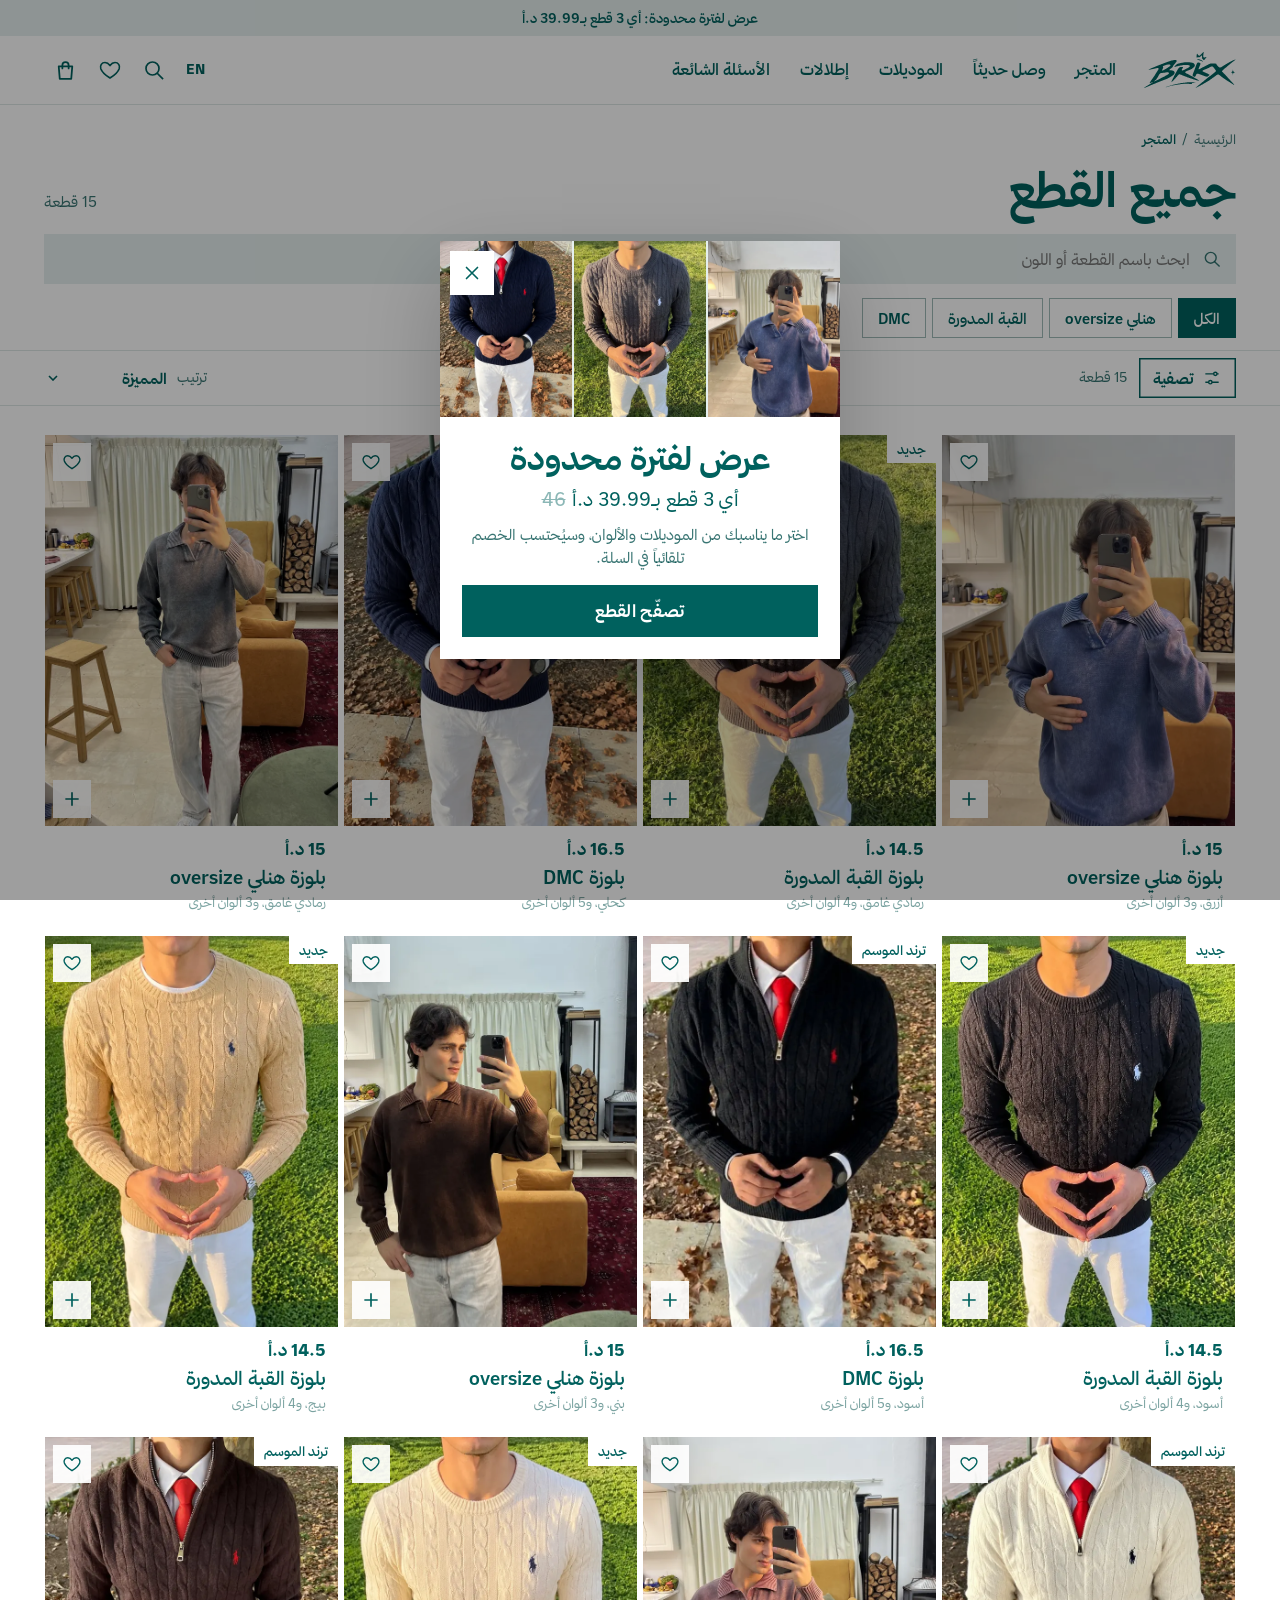
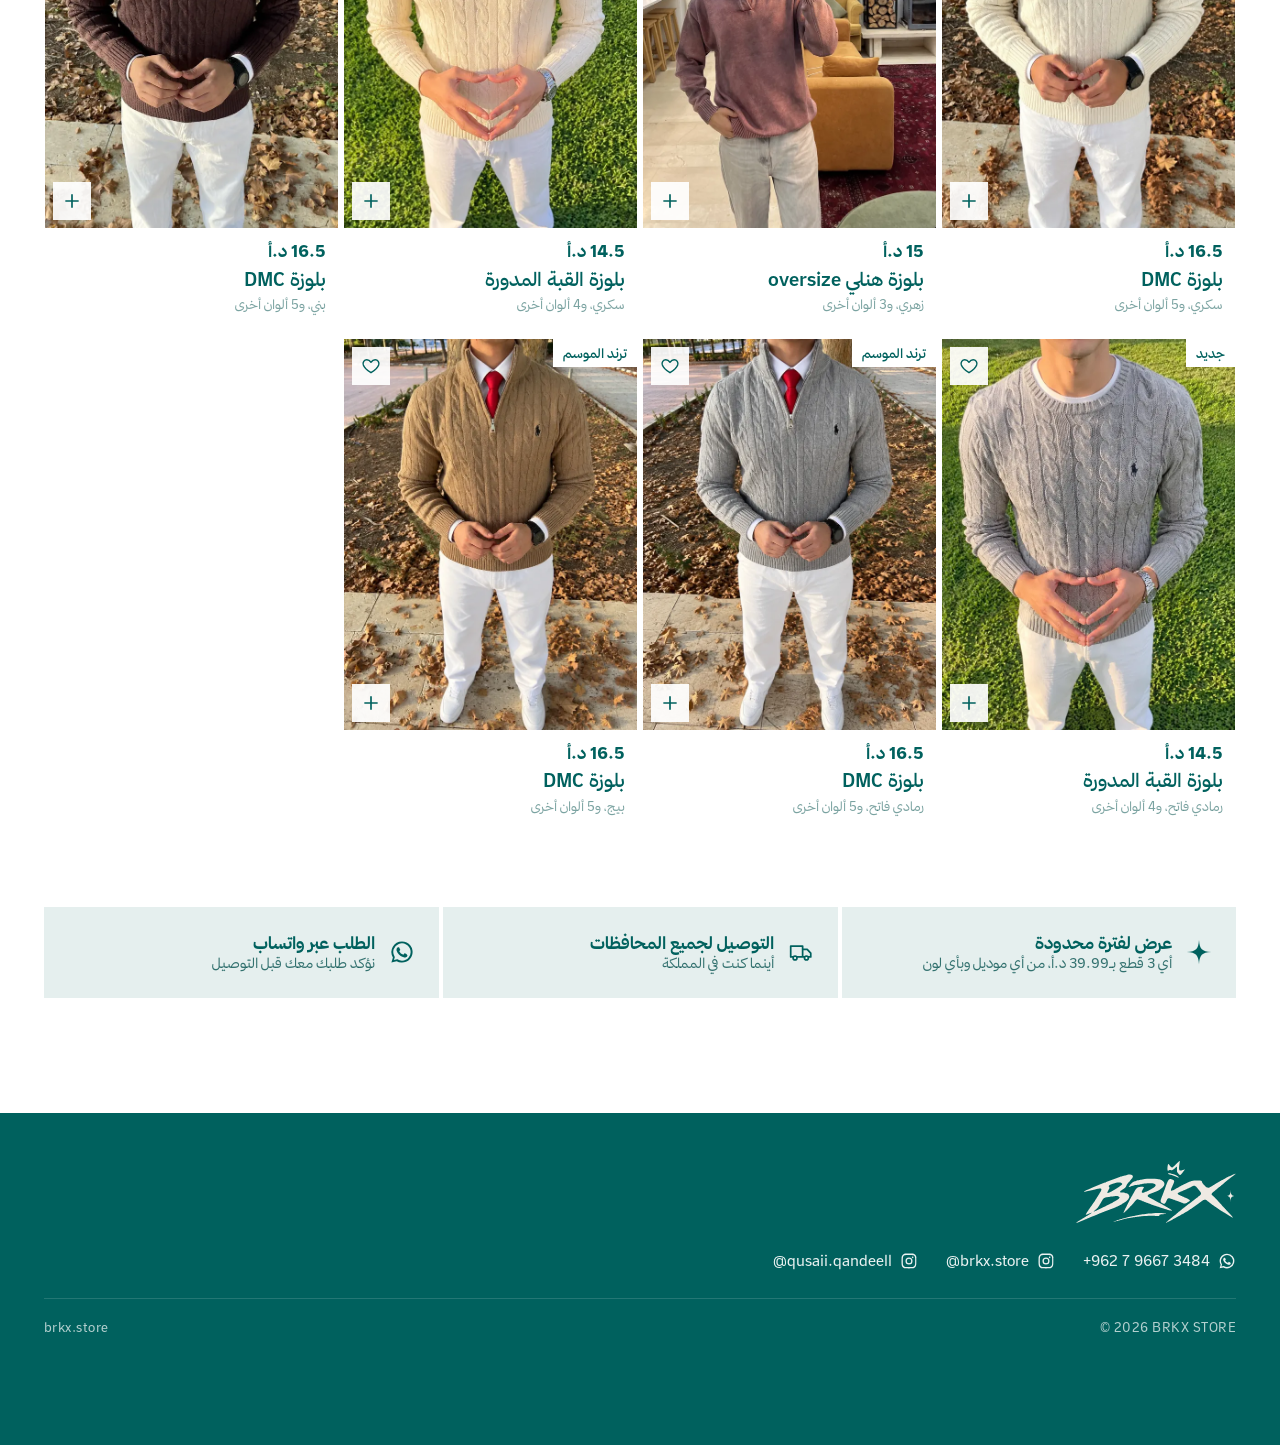
==== shop.html @ 309e02bd "Separate shop page, 4 picks on home" ====
<!doctype html>
<html lang="ar" dir="rtl">
<head>
<meta charset="utf-8">
<meta name="viewport" content="width=device-width, initial-scale=1, viewport-fit=cover">
<title>المتجر - BRKX STORE</title>
<meta name="description" content="BRKX STORE - متجر ملابس في الأردن. بلوزة هنلي oversize، بلوزة القبة المدورة، وبلوزة DMC. مقاسات من M إلى XXL. توصيل لجميع محافظات المملكة، والطلب عبر واتساب.">
<meta name="theme-color" content="#FFFFFF">
<meta property="og:type" content="website">
<meta property="og:title" content="BRKX STORE">
<meta property="og:description" content="BRKX STORE - knitwear in Jordan. Delivery across Jordan, order on WhatsApp.">
<meta property="og:image" content="assets/img/og.jpg">
<meta name="twitter:card" content="summary_large_image">
<meta property="og:site_name" content="BRKX STORE">
<link rel="icon" href="assets/img/favicon.svg" type="image/svg+xml">
<link rel="icon" href="favicon.png" type="image/png">
<link rel="apple-touch-icon" href="assets/img/apple-touch-icon.png">
<link rel="preload" href="assets/fonts/thmanyah-sans-regular.woff2" as="font" type="font/woff2" crossorigin>
<link rel="preload" href="assets/fonts/thmanyah-sans-bold.woff2" as="font" type="font/woff2" crossorigin>
<link rel="stylesheet" href="assets/css/style.css?v=20261117-2">
<script>
  (function () {
    try {
      if (localStorage.getItem('brkx-lang') === 'en') { document.documentElement.lang = 'en'; document.documentElement.dir = 'ltr'; }
    } catch (e) {}
  })();
</script>
</head>
<body>

<a class="skip" href="#shop"><span data-l="ar">انتقل إلى القطع</span><span data-l="en">Skip to the pieces</span></a>

<!-- top strip -->
<p class="strip">
  <span data-l="ar">عرض لفترة محدودة: أي 3 قطع بـ<bdi class="js-offer-price">40</bdi> د.أ</span>
  <span data-l="en">Limited-time offer: any 3 pieces for JOD <bdi class="js-offer-price">40</bdi></span>
</p>

<!-- header -->
<header class="top" id="top">
  <div class="top__in">
    <a class="top__logo" href="index.html" aria-label="BRKX"><img src="assets/img/brkx-logo-green.svg" alt="BRKX" width="1000" height="388"></a>
    <nav class="top__nav" aria-label="primary">
      <a href="shop.html"><span data-l="ar">المتجر</span><span data-l="en">Shop</span></a>
      <a href="shop.html?sort=new"><span data-l="ar">وصل حديثاً</span><span data-l="en">New</span></a>
      <a href="index.html#models"><span data-l="ar">الموديلات</span><span data-l="en">Styles</span></a>
      <a href="index.html#films"><span data-l="ar">إطلالات</span><span data-l="en">Videos</span></a>
      <a href="index.html#faq"><span data-l="ar">الأسئلة الشائعة</span><span data-l="en">FAQ</span></a>
    </nav>
    <div class="top__end">
      <button class="top__lang" id="lang" type="button" aria-label="Switch language"><span data-l="ar">EN</span><span data-l="en">عربي</span></button>
      <button class="top__icon" type="button" data-search aria-label="Search"><svg viewBox="0 0 24 24" aria-hidden="true"><circle cx="10.5" cy="10.5" r="6.5" fill="none" stroke="currentColor" stroke-width="1.7"/><path d="M15.5 15.5 20.5 20.5" stroke="currentColor" stroke-width="1.7" stroke-linecap="square"/></svg></button>
      <button class="top__icon" type="button" data-wishlist aria-label="Wishlist"><svg viewBox="0 0 24 24" aria-hidden="true"><path d="M12 20s-7.5-4.6-9.2-9.3C1.7 7.4 3.8 4.5 7 4.5c2 0 3.6 1.1 5 3 1.4-1.9 3-3 5-3 3.2 0 5.3 2.9 4.2 6.2C19.5 15.4 12 20 12 20Z" fill="none" stroke="currentColor" stroke-width="1.7" stroke-linejoin="round"/></svg><span class="top__count js-wish-count" hidden>0</span></button>
      <button class="top__bag" type="button" data-checkout aria-label="Bag">
        <svg viewBox="0 0 24 24" aria-hidden="true"><path d="M5.5 8h13l-1 12h-11l-1-12Z" fill="none" stroke="currentColor" stroke-width="1.7" stroke-linejoin="round"/><path d="M9 10V7a3 3 0 0 1 6 0v3" fill="none" stroke="currentColor" stroke-width="1.7" stroke-linecap="round"/></svg>
        <span class="top__count js-count" hidden>0</span>
      </button>
    </div>
  </div>
</header>

<main id="main">

  <!-- shop -->
  <section class="shop shop--page" id="shop">
    <div class="wrap">
      <nav class="crumbs crumbs--page" aria-label="breadcrumb"><a href="index.html"><span data-l="ar">الرئيسية</span><span data-l="en">Home</span></a><span>/</span><b><span data-l="ar">المتجر</span><span data-l="en">Shop</span></b></nav>
      <div class="head">
        <h1 class="head__title"><span data-l="ar">جميع القطـع</span><span data-l="en">ALL KNITWEAR</span></h1>
        <span class="head__count js-shop-count"></span>
      </div>
      <label class="searchbox">
        <svg viewBox="0 0 24 24" aria-hidden="true"><circle cx="10.5" cy="10.5" r="6.5" fill="none" stroke="currentColor" stroke-width="1.7"/><path d="M15.5 15.5 20.5 20.5" stroke="currentColor" stroke-width="1.7" stroke-linecap="square"/></svg>
        <input id="search" type="search" autocomplete="off" placeholder="ابحث باسم القطعة أو اللون" aria-label="Search">
      </label>
      <div class="tabs" id="tabs" role="tablist"></div>
    </div>
    <div class="toolbar">
      <div class="wrap toolbar__in">
        <button class="tbtn" id="filterBtn" type="button"><svg viewBox="0 0 24 24" aria-hidden="true"><path d="M4 7h10M18 7h2M4 17h4M12 17h8" stroke="currentColor" stroke-width="1.7"/><circle cx="16" cy="7" r="2" fill="none" stroke="currentColor" stroke-width="1.7"/><circle cx="10" cy="17" r="2" fill="none" stroke="currentColor" stroke-width="1.7"/></svg><span data-l="ar">تصفية</span><span data-l="en">Filter</span><span class="tbtn__n js-fcount" hidden>0</span></button>
        <span class="toolbar__count js-shop-count"></span>
        <label class="tsort"><span data-l="ar">ترتيب</span><span data-l="en">Sort</span>
          <select id="sort">
            <option value="featured">المميز</option>
            <option value="new">الجديد أولاً</option>
            <option value="low">السعر: من الأقل</option>
            <option value="high">السعر: من الأعلى</option>
          </select>
        </label>
      </div>
    </div>
    <div class="wrap"><div class="chips" id="chips" hidden></div></div>
    <div class="grid" id="grid"></div>
  </section>

  <!-- benefits -->
  <section class="perks" aria-label="Benefits">
    <div class="wrap perks__in">
      <div class="perk" id="offerBand"><svg aria-hidden="true"><use href="#spark"/></svg><p><b><span data-l="ar">عرض لفترة محدودة</span><span data-l="en">Limited-time offer</span></b><span><span data-l="ar">أي 3 قطع بـ<bdi class="js-offer-price">40</bdi> د.أ، من أي موديل وبأي لون</span><span data-l="en">Any 3 pieces for JOD <bdi class="js-offer-price">40</bdi>, any style or colour</span></span></p></div>
      <div class="perk"><svg aria-hidden="true"><use href="#truck"/></svg><p><b><span data-l="ar">التوصيل لجميع المحافظات</span><span data-l="en">Delivery across Jordan</span></b><span><span data-l="ar">أينما كنت في المملكة</span><span data-l="en">Wherever you are in Jordan</span></span></p></div>
      <div class="perk"><svg aria-hidden="true"><use href="#wa"/></svg><p><b><span data-l="ar">الطلب عبر واتساب</span><span data-l="en">Order on WhatsApp</span></b><span><span data-l="ar">نؤكد طلبك معك قبل التوصيل</span><span data-l="en">We confirm your order with you first</span></span></p></div>
    </div>
  </section>

</main>

<footer class="foot">
  <div class="wrap foot__in">
    <img class="foot__logo" src="assets/img/brkx-logo-light.svg" alt="BRKX" width="1000" height="388" loading="lazy">
    <div class="foot__links">
      <a class="js-wa" href="https://wa.me/962796673484" target="_blank" rel="noopener"><svg aria-hidden="true"><use href="#wa"/></svg><span dir="ltr">+962 7 9667 3484</span></a>
      <a href="https://instagram.com/brkx.store" target="_blank" rel="noopener"><svg aria-hidden="true"><use href="#ig"/></svg><span dir="ltr">@brkx.store</span></a>
      <a href="https://instagram.com/qusaii.qandeell" target="_blank" rel="noopener"><svg aria-hidden="true"><use href="#ig"/></svg><span dir="ltr">@qusaii.qandeell</span></a>
    </div>
    <p class="foot__base"><span dir="ltr">&copy; 2026 BRKX STORE</span><span dir="ltr">brkx.store</span></p>
  </div>
</footer>

<!-- bag bar: appears once something is in the bag -->
<div class="bar" id="bar" hidden>
  <button class="bar__in" type="button" data-checkout>
    <span class="bar__info"><span class="bar__count js-bar-count"></span><span class="bar__total js-bar-total"></span></span>
    <span class="bar__go"><span data-l="ar">إتمام الطلب</span><span data-l="en">ORDER NOW</span><svg class="arr" aria-hidden="true"><use href="#arrow"/></svg></span>
  </button>
</div>

<!-- product sheet -->
<div class="sheet" id="product" role="dialog" aria-modal="true" aria-labelledby="pTitle" hidden>
  <div class="sheet__scrim" data-close></div>
  <div class="sheet__panel sheet__panel--product">
    <button class="sheet__x" type="button" data-close aria-label="Close"><svg viewBox="0 0 24 24" aria-hidden="true"><path d="M6 6l12 12M18 6 6 18" stroke="currentColor" stroke-width="1.8" stroke-linecap="round"/></svg></button>
    <div class="pd" id="pd"></div>
  </div>
</div>

<!-- checkout sheet -->
<div class="sheet" id="checkout" role="dialog" aria-modal="true" aria-labelledby="coTitle" hidden>
  <div class="sheet__scrim" data-close></div>
  <div class="sheet__panel sheet__panel--side">
    <header class="co__head">
      <h2 id="coTitle"><span data-l="ar">إتمام الطلب</span><span data-l="en">Your order</span></h2>
      <button class="sheet__x sheet__x--flat" type="button" data-close aria-label="Close"><svg viewBox="0 0 24 24" aria-hidden="true"><path d="M6 6l12 12M18 6 6 18" stroke="currentColor" stroke-width="1.8" stroke-linecap="round"/></svg></button>
    </header>
    <div class="co" id="co"></div>
  </div>
</div>

<!-- filter panel -->
<div class="sheet" id="filters" role="dialog" aria-modal="true" aria-labelledby="fTitle" hidden>
  <div class="sheet__scrim" data-close></div>
  <div class="sheet__panel sheet__panel--side">
    <header class="co__head"><h2 id="fTitle"><span data-l="ar">تصفية</span><span data-l="en">Filter</span></h2>
      <button class="sheet__x sheet__x--flat" type="button" data-close aria-label="Close"><svg viewBox="0 0 24 24" aria-hidden="true"><path d="M6 6l12 12M18 6 6 18" stroke="currentColor" stroke-width="1.8" stroke-linecap="round"/></svg></button></header>
    <div class="co"><div class="co__scroll" id="fbody"></div>
      <div class="co__foot ffoot"><button class="btn btn--line" type="button" data-clear><span data-l="ar">إعادة ضبط</span><span data-l="en">Clear</span></button><button class="btn btn--solid" id="fapply" type="button"></button></div></div>
  </div>
</div>

<!-- quick add -->
<div class="sheet" id="quick" role="dialog" aria-modal="true" aria-label="Quick add" hidden>
  <div class="sheet__scrim" data-close></div>
  <div class="sheet__panel sheet__panel--quick">
    <button class="sheet__x" type="button" data-close aria-label="Close"><svg viewBox="0 0 24 24" aria-hidden="true"><path d="M6 6l12 12M18 6 6 18" stroke="currentColor" stroke-width="1.8" stroke-linecap="round"/></svg></button>
    <div class="q" id="qbody"></div>
  </div>
</div>

<!-- wishlist -->
<div class="sheet" id="wish" role="dialog" aria-modal="true" aria-labelledby="wTitle" hidden>
  <div class="sheet__scrim" data-close></div>
  <div class="sheet__panel sheet__panel--side">
    <header class="co__head"><h2 id="wTitle"><span data-l="ar">المفضلة</span><span data-l="en">Wishlist</span></h2>
      <button class="sheet__x sheet__x--flat" type="button" data-close aria-label="Close"><svg viewBox="0 0 24 24" aria-hidden="true"><path d="M6 6l12 12M18 6 6 18" stroke="currentColor" stroke-width="1.8" stroke-linecap="round"/></svg></button></header>
    <div class="co"><div class="co__scroll" id="wbody"></div></div>
  </div>
</div>

<div class="toast" id="toast" role="status" aria-live="polite"></div>

<svg width="0" height="0" style="position:absolute" aria-hidden="true">
  <symbol id="spark" viewBox="0 0 64 64"><path d="M32 2 C33.6 25 39 30.4 62 32 C39 33.6 33.6 39 32 62 C30.4 39 25 33.6 2 32 C25 30.4 30.4 25 32 2Z" fill="currentColor"/></symbol>
  <symbol id="wa" viewBox="0 0 24 24"><path fill="currentColor" d="M12 2.2A9.8 9.8 0 0 0 3.6 17l-1.4 4.8 4.9-1.3A9.8 9.8 0 1 0 12 2.2Zm0 17.8c-1.5 0-3-.4-4.2-1.2l-.3-.2-2.9.8.8-2.8-.2-.3A8 8 0 1 1 12 20Zm4.4-6c-.2-.1-1.4-.7-1.7-.8-.2-.1-.4-.1-.5.1l-.8 1c-.1.2-.3.2-.5.1a6.6 6.6 0 0 1-3.3-2.9c-.2-.4.2-.4.7-1.3.1-.2 0-.3 0-.4l-.8-1.8c-.2-.5-.4-.4-.5-.4h-.5a.9.9 0 0 0-.7.3 2.8 2.8 0 0 0-.9 2.1c0 1.2.9 2.4 1 2.6.1.2 1.8 2.7 4.3 3.8 1.6.7 2.2.7 3 .6.5-.1 1.4-.6 1.6-1.1.2-.6.2-1 .1-1.1l-.5-.3Z"/></symbol>
  <symbol id="ig" viewBox="0 0 24 24"><path fill="currentColor" d="M12 7.3a4.7 4.7 0 1 0 0 9.4 4.7 4.7 0 0 0 0-9.4Zm0 7.7a3 3 0 1 1 0-6 3 3 0 0 1 0 6Zm6-7.9a1.1 1.1 0 1 1-2.2 0 1.1 1.1 0 0 1 2.2 0ZM21.9 8c-.1-1.6-.4-3-1.6-4.2C19.1 2.6 17.6 2.2 16 2.1c-1.6-.1-6.4-.1-8 0-1.6.1-3 .4-4.2 1.6S2.2 6.4 2.1 8c-.1 1.6-.1 6.4 0 8 .1 1.6.4 3 1.6 4.2 1.2 1.2 2.6 1.5 4.2 1.6 1.6.1 6.4.1 8 0 1.6-.1 3-.4 4.2-1.6 1.2-1.2 1.5-2.6 1.6-4.2.1-1.6.1-6.4 0-8Zm-2.1 9.7a3.3 3.3 0 0 1-1.9 1.9c-1.3.5-4.3.4-5.9.4s-4.6.1-5.9-.4a3.3 3.3 0 0 1-1.9-1.9c-.5-1.3-.4-4.3-.4-5.7s-.1-4.4.4-5.7a3.3 3.3 0 0 1 1.9-1.9c1.3-.5 4.3-.4 5.9-.4s4.6-.1 5.9.4a3.3 3.3 0 0 1 1.9 1.9c.5 1.3.4 4.3.4 5.7s.1 4.4-.4 5.7Z"/></symbol>
  <symbol id="arrow" viewBox="0 0 24 24"><path d="M3 12h17M14 6l6 6-6 6" fill="none" stroke="currentColor" stroke-width="1.8" stroke-linecap="square"/></symbol>
  <symbol id="truck" viewBox="0 0 24 24"><path d="M2.5 6.5h11v10h-11zM13.5 9.5h4.2l3.3 3.6v3.4h-7.5" fill="none" stroke="currentColor" stroke-width="1.6" stroke-linejoin="round"/><circle cx="6.5" cy="17.5" r="1.8" fill="#fff" stroke="currentColor" stroke-width="1.6"/><circle cx="17" cy="17.5" r="1.8" fill="#fff" stroke="currentColor" stroke-width="1.6"/></symbol>
  <symbol id="check" viewBox="0 0 24 24"><path d="M5 12.5l4.2 4.2L19 7" fill="none" stroke="currentColor" stroke-width="2.2" stroke-linecap="round" stroke-linejoin="round"/></symbol>
</svg>

<script src="assets/js/products.js?v=20261117-2" defer></script>
<script src="assets/js/store.js?v=20261117-2" defer></script>
</body>
</html>
---- assets/css/style.css ----
/* BRKX STORE. Clean, square, bold. White and green. */
@font-face { font-family: "Thmanyah Sans"; src: url("../fonts/thmanyah-sans-light.woff2") format("woff2"); font-weight: 300; font-display: swap; }
@font-face { font-family: "Thmanyah Sans"; src: url("../fonts/thmanyah-sans-regular.woff2") format("woff2"); font-weight: 400; font-display: swap; }
@font-face { font-family: "Thmanyah Sans"; src: url("../fonts/thmanyah-sans-medium.woff2") format("woff2"); font-weight: 500; font-display: swap; }
@font-face { font-family: "Thmanyah Sans"; src: url("../fonts/thmanyah-sans-bold.woff2") format("woff2"); font-weight: 700; font-display: swap; }

:root {
  --g: #00615E;
  --g-deep: #004A47;
  --g-ink: #00302E;
  --ink: #00615E;
  --ink-2: rgba(0, 72, 70, .74);
  --muted: rgba(0, 72, 70, .5);
  --bg: #FFFFFF;
  --tile: #EEF2F1;
  --soft: #F4F7F6;
  --line: #DCE5E3;
  --line-2: #9FB9B6;
  --red: #C62828;
  --sans: "Thmanyah Sans", "Helvetica Neue", Arial, system-ui, sans-serif;
  --gut: clamp(16px, 3.4vw, 48px);
  --max: 1440px;
  --ease: cubic-bezier(.2, .8, .2, 1);
  --top-h: 60px;
}

*, *::before, *::after { box-sizing: border-box; }
html { -webkit-text-size-adjust: 100%; scroll-behavior: smooth; scroll-padding-top: calc(var(--top-h) + 8px); }
body { margin: 0; background: var(--bg); color: var(--ink); font-family: var(--sans); font-size: 17px; line-height: 1.55; -webkit-font-smoothing: antialiased; text-rendering: optimizeLegibility; }
img, video, svg { display: block; max-width: 100%; }
button, input, select { font: inherit; color: inherit; }
button { cursor: pointer; background: none; border: 0; padding: 0; text-align: inherit; }
a { color: inherit; text-decoration: none; }
h1, h2, h3, p { margin: 0; }
bdi { unicode-bidi: isolate; }
:focus-visible { outline: 2px solid var(--g); outline-offset: 2px; }
@media (prefers-reduced-motion: reduce) { *, *::before, *::after { animation-duration: .01ms !important; transition-duration: .01ms !important; } html { scroll-behavior: auto; } }
html[lang="ar"] [data-l="en"], html[lang="en"] [data-l="ar"] { display: none !important; }
html[lang="en"] body { letter-spacing: .005em; }

.wrap { width: 100%; max-width: var(--max); margin-inline: auto; padding-inline: var(--gut); }
.skip { position: absolute; inset-inline-start: 12px; top: -60px; z-index: 999; padding: 10px 14px; background: var(--g); color: #fff; }
.skip:focus { top: 12px; }

/* ---------- buttons: square, bold, arrow ---------- */
.btn { position: relative; display: inline-flex; align-items: center; justify-content: center; gap: 14px; min-height: 52px; padding: 0 22px; font-size: 17px; font-weight: 700; letter-spacing: .02em; transition: background .2s, color .2s, transform .15s; }
html[lang="en"] .btn { font-family: var(--sans); font-size: 15px; letter-spacing: .08em; }
.btn:active { transform: translateY(1px); }
.btn--solid { background: var(--g); color: #fff; }
.btn--solid:hover { background: var(--g-ink); }
.btn--light { background: #fff; color: var(--g); }
.btn--light:hover { background: var(--tile); }
.btn--line { background: #fff; color: var(--g); box-shadow: inset 0 0 0 1.5px var(--g); }
.btn--line:hover { background: var(--soft); }
.btn--block { width: 100%; }
.btn--arrow { justify-content: space-between; }
.btn svg { width: 22px; height: 22px; flex: none; }
.arr { width: 22px; height: 22px; transition: transform .25s var(--ease); }
html[dir="rtl"] .arr { transform: scaleX(-1); }
.btn:hover .arr { transform: translateX(4px); }
html[dir="rtl"] .btn:hover .arr { transform: scaleX(-1) translateX(4px); }

/* ---------- strip + header ---------- */
.strip { background: var(--g-ink); color: #fff; text-align: center; font-size: 13.5px; padding: 8px 16px; line-height: 1.5; }
html[lang="en"] .strip { font-family: var(--sans); font-size: 12px; letter-spacing: .06em; text-transform: uppercase; }
.top { position: sticky; top: 0; z-index: 50; background: #fff; border-bottom: 1px solid var(--line); }
.top__in { max-width: var(--max); margin-inline: auto; padding-inline: var(--gut); height: var(--top-h); display: flex; align-items: center; gap: 28px; }
.top__logo img { height: 32px; width: auto; }
.top__nav { display: none; gap: 30px; font-size: 16px; font-weight: 500; }
html[lang="en"] .top__nav { font-family: var(--sans); font-size: 13px; font-weight: 700; letter-spacing: .08em; text-transform: uppercase; }
.top__nav a { padding: 6px 0; border-bottom: 2px solid transparent; }
.top__nav a:hover { border-bottom-color: var(--g); }
.top__end { margin-inline-start: auto; display: flex; align-items: center; gap: 4px; }
.top__lang { height: 40px; padding: 0 10px; font-size: 14px; font-weight: 700; font-family: var(--sans); letter-spacing: .06em; }

.top__bag { position: relative; width: 44px; height: 44px; display: grid; place-items: center; }
.top__bag svg { width: 25px; height: 25px; }
.top__count { position: absolute; top: 4px; inset-inline-end: 2px; min-width: 18px; height: 18px; padding: 0 4px; border-radius: 9px; background: var(--g); color: #fff; font: 700 11px/18px var(--sans); text-align: center; }
.top__count.bump { animation: bump .45s var(--ease); }
@keyframes bump { 40% { transform: scale(1.4); } }
@media (min-width: 900px) { :root { --top-h: 68px; } .top__nav { display: flex; } .top__logo img { height: 36px; } }

/* ---------- hero: full bleed ---------- */
.hero { position: relative; height: min(78svh, 760px); min-height: 460px; background: var(--g-ink); overflow: hidden; }
.hero__media, .hero__video { position: absolute; inset: 0; width: 100%; height: 100%; }
.hero__video { object-fit: cover; object-position: 50% 30%; }
.hero::after { content: ""; position: absolute; inset: 0; background: linear-gradient(180deg, rgba(0, 30, 28, 0) 40%, rgba(0, 30, 28, .7) 100%); }
.hero__text { position: absolute; z-index: 1; inset-inline: var(--gut); bottom: clamp(28px, 6vw, 64px); display: grid; gap: 10px; justify-items: start; color: #fff; max-width: var(--max); margin-inline: auto; }
.hero__title { font-size: clamp(44px, 10vw, 96px); line-height: 1.05; font-weight: 700; }
html[lang="en"] .hero__title { font-family: var(--sans); font-weight: 800; letter-spacing: -.01em;  }
.hero__sub { font-size: clamp(18px, 2.4vw, 24px); }
.hero__text .btn { margin-top: 10px; min-width: 210px; }
@media (min-width: 1536px) { .hero__text { inset-inline: calc((100vw - var(--max)) / 2 + var(--gut)); } }

/* ---------- section heads ---------- */
.shop { padding-top: clamp(40px, 6vw, 72px); }
.films, .about, .faq { padding-top: clamp(64px, 8vw, 104px); }
.head { display: flex; align-items: baseline; justify-content: space-between; gap: 16px; margin-bottom: 18px; }
.head__title { font-size: clamp(30px, 5vw, 48px); line-height: 1.1; font-weight: 700; }
html[lang="en"] .head__title { font-family: var(--sans); font-weight: 800;  letter-spacing: -.01em; }
.head__count, .head__sub { color: var(--ink-2); font-size: 15px; }
html[lang="en"] .head__count { font-family: var(--sans); font-size: 13px; letter-spacing: .06em; }
.films .head { flex-direction: column; gap: 4px; }

/* ---------- product grid: edge to edge tiles ---------- */
.grid { display: grid; grid-template-columns: repeat(2, minmax(0, 1fr)); gap: 2px; max-width: var(--max); margin-inline: auto; }
@media (min-width: 900px) { .grid { grid-template-columns: repeat(3, minmax(0, 1fr)); gap: 4px; padding-inline: var(--gut); } }
.grid.is-odd > .card:first-child { grid-column: 1 / -1; }
@media (min-width: 900px) { .grid.is-odd > .card:first-child { grid-column: auto; } }
.card { display: flex; flex-direction: column; min-width: 0; border: 1px solid transparent; transition: border-color .2s; }
@media (hover: hover) { .card:hover { border-color: var(--g); } }
.card__img { position: relative; display: block; width: 100%; aspect-ratio: 3 / 4; background: var(--tile); overflow: hidden; }
.grid.is-odd > .card:first-child .card__img { aspect-ratio: 4 / 5; }
@media (min-width: 900px) { .grid.is-odd > .card:first-child .card__img { aspect-ratio: 3 / 4; } }
.card__img img { width: 100%; height: 100%; object-fit: cover; transition: transform .7s var(--ease); }
@media (hover: hover) { .card:hover .card__img img { transform: scale(1.03); } }
.badge { position: absolute; top: 0; inset-inline-start: 0; padding: 4px 10px; background: #fff; color: var(--g); font-size: 13px; font-weight: 500; }
html[lang="en"] .badge { font-family: var(--sans); font-size: 11px; font-weight: 700; letter-spacing: .08em; text-transform: uppercase; }
.card__swatches { position: absolute; bottom: 10px; inset-inline-start: 10px; display: flex; gap: 4px; padding: 5px 6px; background: rgba(255, 255, 255, .92); }
.card__swatches i { width: 12px; height: 12px; box-shadow: inset 0 0 0 1px rgba(0, 0, 0, .14); }
.card__body { display: grid; gap: 2px; padding: 10px 12px 18px; }
.card__price { font-family: var(--sans); font-weight: 700; font-size: 15px; }
.card__price [data-l="ar"] { font-family: var(--sans); font-size: 17px; }
.card__name { font-size: 17px; font-weight: 500; line-height: 1.35; }
html[lang="en"] .card__name { font-family: var(--sans); font-size: 14px; font-weight: 400; }
.card__meta { font-size: 14px; color: var(--muted); }
html[lang="en"] .card__meta { font-family: var(--sans); font-size: 13px; }
@media (min-width: 900px) { .card__body { padding: 14px 14px 22px; } .card__name { font-size: 19px; } }

/* ---------- perks ---------- */
.perks { padding-top: clamp(40px, 6vw, 72px); }
.perks__in { display: grid; gap: 2px; }
.perk { display: flex; align-items: center; gap: 14px; padding: 18px; background: var(--soft); }
.perk svg { width: 26px; height: 26px; flex: none; color: var(--g); }
.perk p { display: grid; line-height: 1.4; }
.perk b { font-weight: 700; font-size: 17px; }
.perk p > span { font-size: 14px; color: var(--ink-2); }
@media (min-width: 760px) { .perks__in { grid-template-columns: repeat(3, 1fr); gap: 4px; } .perk { padding: 24px; } }

/* ---------- films ---------- */
.films__rail { display: flex; gap: 4px; overflow-x: auto; scroll-snap-type: x mandatory; padding-inline: var(--gut); scrollbar-width: none; max-width: var(--max); margin-inline: auto; }
.films__rail::-webkit-scrollbar { display: none; }
.film { position: relative; flex: 0 0 auto; width: min(62vw, 270px); aspect-ratio: 9 / 16; overflow: hidden; background: var(--g-ink); scroll-snap-align: start; color: #fff; text-align: start; }
.film video { width: 100%; height: 100%; object-fit: cover; }
.film::after { content: ""; position: absolute; inset: 0; background: linear-gradient(180deg, transparent 55%, rgba(0, 30, 28, .8)); }
.film__label { position: absolute; z-index: 1; inset-inline: 14px; bottom: 12px; display: grid; gap: 2px; font-size: 15px; line-height: 1.35; }
.film__label b { font-weight: 700; }
.film__label > span { opacity: .85; font-size: 14px; }

/* ---------- about ---------- */
.about__in { display: grid; gap: 22px; align-items: center; }
.about__img { width: 100%; aspect-ratio: 4 / 5; max-height: 520px; object-fit: cover; background: var(--tile); }
.about__text { display: grid; gap: 12px; justify-items: start; }
.about__line { font-size: 20px; color: var(--ink-2); }
.about__links { display: flex; flex-wrap: wrap; gap: 8px; margin-top: 6px; }
.chip { display: inline-flex; align-items: center; gap: 8px; min-height: 46px; padding: 0 16px; box-shadow: inset 0 0 0 1.5px var(--g); font: 500 15px var(--sans); }
.chip:hover { background: var(--soft); }
.chip svg { width: 18px; height: 18px; }
@media (min-width: 900px) { .about__in { grid-template-columns: 5fr 6fr; gap: 72px; } .about__img { max-height: 640px; } }

/* ---------- faq ---------- */
.faq__in { display: grid; gap: 18px; }
.faq__list { border-top: 1px solid var(--g); }
.faq details { border-bottom: 1px solid var(--line); }
.faq summary { list-style: none; cursor: pointer; display: flex; align-items: center; justify-content: space-between; gap: 16px; padding: 20px 0; font-size: 18px; font-weight: 500; }
.faq summary::-webkit-details-marker { display: none; }
.faq summary::after { content: ""; flex: none; width: 12px; height: 12px; border-inline-end: 2px solid var(--g); border-bottom: 2px solid var(--g); transform: rotate(45deg) translate(-3px, -3px); transition: transform .25s var(--ease); }
.faq details[open] summary::after { transform: rotate(-135deg); }
.faq details p { padding: 0 0 20px; color: var(--ink-2); max-width: 62ch; }
@media (min-width: 900px) { .faq__in { grid-template-columns: 4fr 7fr; gap: 72px; } }

/* ---------- footer ---------- */
.foot { margin-top: clamp(72px, 9vw, 120px); background: var(--g); color: #fff; padding: 48px 0 calc(110px + env(safe-area-inset-bottom)); }
.foot__in { display: grid; gap: 28px; justify-items: start; }
.foot__logo { width: 160px; height: auto; }
.foot__links { display: flex; flex-wrap: wrap; gap: 12px 28px; }
.foot__links a { display: inline-flex; align-items: center; gap: 8px; font: 15px var(--sans); opacity: .92; }
.foot__links a:hover { opacity: 1; text-decoration: underline; text-underline-offset: 4px; }
.foot__links svg { width: 18px; height: 18px; }
.foot__base { width: 100%; display: flex; justify-content: space-between; gap: 12px; padding-top: 20px; border-top: 1px solid rgba(255, 255, 255, .2); font: 13px var(--sans); opacity: .7; letter-spacing: .04em; }

/* ---------- bag bar ---------- */
.bar { position: fixed; z-index: 60; inset-inline: 0; bottom: 0; transition: transform .4s var(--ease); }
.bar[hidden] { display: block; transform: translateY(110%); }
body.sheet-open .bar { transform: translateY(110%); }
.bar__in { width: 100%; display: flex; align-items: center; justify-content: space-between; gap: 12px; min-height: 64px; padding: 8px var(--gut) calc(8px + env(safe-area-inset-bottom)); background: var(--g); color: #fff; box-shadow: 0 -8px 24px rgba(0, 48, 46, .18); }
.bar__info { display: grid; line-height: 1.3; }
.bar__count { font-size: 14px; opacity: .85; }
.bar__total { font-size: 18px; font-weight: 700; }
.bar__go { display: inline-flex; align-items: center; gap: 12px; min-height: 46px; padding: 0 18px; background: #fff; color: var(--g); font-weight: 700; }
html[lang="en"] .bar__go { font: 700 14px var(--sans); letter-spacing: .08em; }
@media (min-width: 900px) { .bar__in { max-width: 520px; margin: 0 auto 16px; } .bar { padding-inline: 16px; } }

/* ---------- sheets ---------- */
body.sheet-open { overflow: hidden; }
.sheet { position: fixed; inset: 0; z-index: 100; }
.sheet[hidden] { display: none; }
.sheet__scrim { position: absolute; inset: 0; background: rgba(0, 30, 28, .5); opacity: 0; transition: opacity .3s; }
.sheet.is-on .sheet__scrim { opacity: 1; }
.sheet__panel { position: absolute; display: flex; flex-direction: column; background: #fff; overflow: hidden; transition: transform .45s var(--ease), opacity .3s; }
.sheet__x { position: absolute; z-index: 3; top: 10px; inset-inline-end: 10px; width: 44px; height: 44px; display: grid; place-items: center; background: #fff; }
.sheet__x svg { width: 22px; height: 22px; }
.sheet__x--flat { position: static; }

/* product: full page on mobile, split page on desktop */
.sheet__panel--product { inset: 0; transform: translateY(100%); }
.sheet.is-on .sheet__panel--product { transform: none; }
/* checkout: full page on mobile, side drawer on desktop */
.sheet__panel--side { inset: 0; transform: translateY(100%); }
.sheet.is-on .sheet__panel--side { transform: none; }
@media (min-width: 900px) {
  .sheet__panel--product { inset: 0; transform: none; opacity: 0; }
  .sheet.is-on .sheet__panel--product { opacity: 1; }
  .sheet__panel--side { inset: 0 0 0 auto; width: 480px; transform: translateX(100%); }
  html[dir="rtl"] .sheet__panel--side { inset: 0 auto 0 0; transform: translateX(-100%); }
  .sheet.is-on .sheet__panel--side { transform: none; }
}

/* product detail */
.pd { display: flex; flex-direction: column; flex: 1; min-height: 0; overflow-y: auto; overscroll-behavior: contain; }
.pd__media { background: var(--tile); }
.pd__zoom { position: relative; display: block; width: 100%; cursor: zoom-in; }
.pd__img { width: 100%; aspect-ratio: 4 / 5; max-height: 62svh; object-fit: cover; object-position: 50% 25%; }
.pd__zoomhint { position: absolute; bottom: 12px; inset-inline-end: 12px; width: 42px; height: 42px; display: grid; place-items: center; background: #fff; color: var(--g); }
.pd__zoomhint svg { width: 20px; height: 20px; }
.pd__side { display: flex; flex-direction: column; }
.pd__info { padding: 20px var(--gut) 8px; display: grid; gap: 22px; }
.pd__top { display: grid; gap: 4px; }
.pd__badge { font-size: 14px; color: var(--ink-2); }
html[lang="en"] .pd__badge { font: 700 12px var(--sans); letter-spacing: .08em; text-transform: uppercase; }
.pd__name { font-size: clamp(26px, 4vw, 38px); line-height: 1.2; font-weight: 700; }
html[lang="en"] .pd__name { font-family: var(--sans); font-weight: 800;  text-transform: uppercase; letter-spacing: -.005em; }
.pd__price { font: 700 19px var(--sans); }
.pd__price [data-l="ar"] { font-family: var(--sans); font-size: 22px; }
.pd__deal { display: inline-flex; align-items: center; gap: 8px; justify-self: start; margin-top: 6px; padding: 6px 12px; background: var(--soft); font-size: 15px; font-weight: 500; }
.pd__deal svg { width: 14px; height: 14px; }
.pd__label { display: flex; gap: 8px; font-size: 15px; font-weight: 700; margin-bottom: 10px; }
.pd__label b { font-weight: 400; color: var(--ink-2); }
html[lang="en"] .pd__label { font-family: var(--sans); font-size: 13px; letter-spacing: .06em; text-transform: uppercase; }
.swatches { display: flex; flex-wrap: wrap; gap: 6px; }
.swatch { width: 64px; height: 80px; background: var(--tile); border: 1px solid transparent; padding: 0; overflow: hidden; transition: border-color .15s; }
.swatch img { width: 100%; height: 100%; object-fit: cover; object-position: 50% 30%; }
.swatch:hover { border-color: var(--line-2); }
.swatch.is-on { border: 2px solid var(--g); }
.sizes { display: grid; grid-template-columns: repeat(4, 1fr); gap: 6px; }
.size { height: 52px; box-shadow: inset 0 0 0 1px var(--line-2); font: 700 15px var(--sans); transition: background .15s, color .15s, box-shadow .15s; }
.size:hover { box-shadow: inset 0 0 0 1.5px var(--g); }
.size.is-on { background: var(--g); color: #fff; box-shadow: none; }
.sizes.is-shake { animation: shake .4s; }
.sizes.is-shake .size { box-shadow: inset 0 0 0 1.5px var(--red); }
@keyframes shake { 20%, 60% { transform: translateX(-6px); } 40%, 80% { transform: translateX(6px); } }
.pd__warn { color: var(--red); font-size: 14px; margin-top: 8px; font-weight: 500; }
.pd__help { display: inline-block; margin-top: 12px; font-size: 15px; text-decoration: underline; text-underline-offset: 4px; }
.pd__foot { position: sticky; bottom: 0; display: grid; grid-template-columns: 1fr; gap: 8px; padding: 12px var(--gut) calc(12px + env(safe-area-inset-bottom)); background: #fff; border-top: 1px solid var(--line); margin-top: auto; }
.pd__add { min-height: 56px; }
.pd__buy { min-height: 50px; }
@media (max-width: 899px) {
  .pd__foot { grid-template-columns: 1.4fr 1fr; }
  .pd__add, .pd__buy { min-height: 54px; padding: 0 16px; }
}
@media (min-width: 900px) {
  .pd { flex-direction: row; overflow: hidden; }
  .pd__media { flex: 0 0 56%; height: 100%; }
  .pd__zoom { height: 100%; }
  .pd__img { height: 100%; max-height: none; aspect-ratio: auto; }
  .pd__side { flex: 1; min-width: 0; overflow-y: auto; }
  .pd__info { padding: 72px 56px 16px; max-width: 560px; }
  .pd__foot { position: static; border-top: 0; padding: 12px 56px 48px; max-width: 560px; }
  .sheet__panel--product .sheet__x { top: 16px; inset-inline-end: 16px; box-shadow: inset 0 0 0 1px var(--line); }
}

/* added confirmation */
.done { margin: auto; width: 100%; max-width: 520px; padding: 72px var(--gut) calc(24px + env(safe-area-inset-bottom)); display: grid; gap: 18px; }
.done__head { display: flex; align-items: center; gap: 10px; font-size: 24px; font-weight: 700; }
html[lang="en"] .done__head { font-family: var(--sans); font-weight: 800;  text-transform: uppercase; font-size: 20px; }
.done__head i { width: 34px; height: 34px; background: var(--g); color: #fff; display: grid; place-items: center; }
.done__head svg { width: 20px; height: 20px; }
.done__item { display: flex; gap: 14px; align-items: center; padding-block: 14px; border-block: 1px solid var(--line); }
.done__item img { width: 72px; height: 96px; object-fit: cover; background: var(--tile); }
.done__item p { line-height: 1.45; font-weight: 500; }
.done__item small { display: block; color: var(--ink-2); font-size: 14px; font-weight: 400; }
.done__btns { display: grid; gap: 8px; }

/* checkout */
.co__head { display: flex; align-items: center; justify-content: space-between; padding: 8px 8px 8px var(--gut); padding-inline-start: var(--gut); border-bottom: 1px solid var(--line); min-height: 60px; }
.co__head h2 { font-size: 24px; font-weight: 700; }
html[lang="en"] .co__head h2 { font-family: var(--sans); font-weight: 800;  text-transform: uppercase; font-size: 20px; }
.co { flex: 1; min-height: 0; display: flex; flex-direction: column; }
.co__scroll { flex: 1; min-height: 0; overflow-y: auto; overscroll-behavior: contain; padding: 4px var(--gut) 24px; }
@media (min-width: 900px) { .co__scroll { padding-inline: 28px; } .co__head { padding-inline-start: 28px; } .co__foot { padding-inline: 28px !important; } }
.items { list-style: none; margin: 0; padding: 0; }
.item { display: grid; grid-template-columns: 72px minmax(0, 1fr) auto; gap: 14px; align-items: center; padding: 14px 0; border-bottom: 1px solid var(--line); }
.item img { width: 72px; height: 96px; object-fit: cover; background: var(--tile); }
.item__name { font-size: 16px; font-weight: 700; line-height: 1.35; }
.item__meta { font-size: 14px; color: var(--ink-2); }
.item__end { display: grid; justify-items: end; gap: 8px; }
.item__price { font: 700 15px var(--sans); }
.item__price [data-l="ar"] { font-family: var(--sans); font-size: 17px; }
.qty { display: inline-flex; align-items: center; box-shadow: inset 0 0 0 1px var(--line-2); height: 38px; }
.qty button { width: 36px; height: 38px; display: grid; place-items: center; }
.qty button:hover { background: var(--soft); }
.qty span { min-width: 22px; text-align: center; font: 700 14px var(--sans); }
.nudge { display: flex; gap: 10px; align-items: center; margin-top: 16px; padding: 12px 14px; background: var(--soft); font-size: 15px; font-weight: 500; }
.nudge svg { width: 16px; height: 16px; flex: none; color: var(--g); }
.nudge.is-got { background: var(--g); color: #fff; }
.nudge.is-got svg { color: #fff; }
.sum { display: grid; gap: 8px; margin-top: 18px; }
.sum p { display: flex; justify-content: space-between; gap: 12px; font-size: 16px; }
.sum .is-disc { color: var(--red); }
.sum .is-total { margin-top: 6px; padding-top: 12px; border-top: 1.5px solid var(--g); font-size: 21px; font-weight: 700; }
.form { display: grid; gap: 14px; margin-top: 28px; }
.form__title { font-size: 19px; font-weight: 700; }
html[lang="en"] .form__title { font-family: var(--sans); font-size: 15px; font-weight: 800; letter-spacing: .06em; text-transform: uppercase; }
.fld { display: grid; gap: 6px; }
.fld > span { font-size: 14px; font-weight: 500; }
.fld input, .fld select { width: 100%; height: 52px; padding: 0 14px; border: 0; border-radius: 0; box-shadow: inset 0 0 0 1px var(--line-2); background: #fff; font-size: 17px; appearance: none; -webkit-appearance: none; }
.fld select { background-image: url("data:image/svg+xml,%3Csvg xmlns='http://www.w3.org/2000/svg' width='12' height='8'%3E%3Cpath d='M1 1l5 5 5-5' fill='none' stroke='%2300615E' stroke-width='1.8'/%3E%3C/svg%3E"); background-repeat: no-repeat; background-position: left 16px center; padding-inline-end: 38px; }
html[dir="ltr"] .fld select { background-position: right 16px center; }
.fld input:focus, .fld select:focus { outline: none; box-shadow: inset 0 0 0 2px var(--g); }
.fld.is-bad input, .fld.is-bad select { box-shadow: inset 0 0 0 2px var(--red); }
.fld__err { color: var(--red); font-size: 13px; font-style: normal; display: none; }
.fld.is-bad .fld__err { display: block; }
.co__foot { padding: 12px var(--gut) calc(14px + env(safe-area-inset-bottom)); border-top: 1px solid var(--line); background: #fff; }
.co__send { width: 100%; min-height: 58px; }
.co__note { font-size: 13px; color: var(--muted); text-align: center; margin-top: 8px; }
.empty { display: grid; justify-items: center; gap: 14px; padding: 72px 20px; text-align: center; }
.empty svg { width: 30px; height: 30px; color: var(--g); }

/* toast */
.toast { position: fixed; z-index: 300; left: 50%; top: calc(var(--top-h) + 14px); transform: translate(-50%, -10px); padding: 10px 18px; background: var(--g); color: #fff; font-size: 15px; opacity: 0; pointer-events: none; transition: opacity .3s, transform .35s var(--ease); white-space: nowrap; }
.toast.is-on { opacity: 1; transform: translate(-50%, 0); }

/* offer popup */
.promo { position: fixed; inset: 0; z-index: 400; display: grid; place-items: center; padding: 20px; }
.promo__scrim { position: absolute; inset: 0; background: rgba(0, 30, 28, .55); opacity: 0; transition: opacity .35s; }
.promo__card { position: relative; width: min(400px, 100%); background: #fff; overflow: hidden; box-shadow: 0 30px 80px rgba(0, 30, 28, .35); opacity: 0; transform: translateY(20px); transition: opacity .35s, transform .5s var(--ease); }
.promo.is-on .promo__scrim { opacity: 1; }
.promo.is-on .promo__card { opacity: 1; transform: none; }
.promo__pics { display: grid; grid-template-columns: repeat(3, 1fr); gap: 2px; background: #fff; }
.promo__pics img { width: 100%; aspect-ratio: 3 / 4; object-fit: cover; }
.promo__body { padding: 22px; text-align: center; display: grid; gap: 8px; }
.promo__title { font-size: 32px; line-height: 1.2; font-weight: 700; }
html[lang="en"] .promo__title { font-family: var(--sans); font-weight: 800;  text-transform: uppercase; font-size: 26px; }
.promo__price { font-size: 19px; }
.promo__price s { opacity: .45; margin-inline-start: 6px; }
.promo__text { font-size: 15px; color: var(--ink-2); margin-bottom: 8px; }

/* ---------- media protection ---------- */
img, video, svg, .card__img, .film, .hero__media, .pd__media { -webkit-user-select: none; user-select: none; -webkit-user-drag: none; -webkit-touch-callout: none; }

/* ---------- zoom viewer ---------- */

.zoom { position: fixed; inset: 0; z-index: 500; display: grid; place-items: center; padding: 16px 16px 110px; }
.zoom__bg { position: absolute; inset: 0; background: rgba(0, 46, 44, .9); backdrop-filter: blur(8px); -webkit-backdrop-filter: blur(8px); opacity: 0; transition: opacity .4s; }
.zoom.is-on .zoom__bg { opacity: 1; }
.zoom__frame { position: relative; border-radius: 0; overflow: hidden; background: #fff; box-shadow: 0 0 0 6px #fff, 0 40px 90px rgba(0, 0, 0, .45); transition: transform .5s cubic-bezier(.2, .8, .2, 1), border-radius .5s, box-shadow .5s; will-change: transform; }
.zoom__stage { width: 100%; height: 100%; overflow: hidden; touch-action: none; cursor: zoom-in; }
.zoom.is-zoomed .zoom__stage { cursor: grab; }
.zoom__stage img { width: 100%; height: 100%; object-fit: cover; transform-origin: 50% 50%; pointer-events: none; }
.zoom__bar { position: absolute; bottom: calc(28px + env(safe-area-inset-bottom)); left: 50%; transform: translate(-50%, 16px); display: flex; align-items: center; gap: 4px; padding: 4px; background: #fff; box-shadow: 0 12px 30px rgba(0, 0, 0, .25); opacity: 0; transition: opacity .35s .15s, transform .45s .15s cubic-bezier(.2, .8, .2, 1); direction: ltr; }
.zoom.is-on .zoom__bar { opacity: 1; transform: translate(-50%, 0); }
.zoom__bar button { width: 46px; height: 46px; display: grid; place-items: center; color: var(--g); }
.zoom__bar button:hover { background: var(--soft); }
.zoom__bar svg { width: 22px; height: 22px; }
.zoom__bar .zoom__pct { width: auto; min-width: 64px; padding: 0 10px; font-family: system-ui, sans-serif; font-size: 14px; font-weight: 600; }
.zoom__x { position: absolute; top: calc(16px + env(safe-area-inset-top)); inset-inline-end: 16px; width: 46px; height: 46px; display: grid; place-items: center; background: #fff; color: var(--g); opacity: 0; transition: opacity .35s .1s; }
.zoom.is-on .zoom__x { opacity: 1; }
.zoom__x svg { width: 22px; height: 22px; }
.zoom__hint { position: absolute; bottom: calc(92px + env(safe-area-inset-bottom)); left: 0; right: 0; text-align: center; color: rgba(255, 255, 255, .78); font-size: 14px; opacity: 0; transition: opacity .4s .3s; }
.zoom.is-on .zoom__hint { opacity: 1; }
.zoom.is-zoomed .zoom__hint { opacity: 0; }


/* ---------- fit tweaks ---------- */
.bar[hidden] { visibility: hidden; }
@media (max-width: 899px) {
  .pd__img { max-height: 46svh; }
  .pd__info { gap: 18px; padding-top: 16px; }
  .swatch { width: 52px; height: 66px; }
}
.size { display: grid; place-items: center; text-align: center; }
@media (min-width: 900px) { .pd__foot { margin-top: 8px; } .pd__side { justify-content: center; } .pd__info { padding-top: 48px; } }
.bar__go { white-space: nowrap; }
.bar__total { font-family: var(--sans); }
.bar__total [data-l="ar"] { font-family: var(--sans); font-size: 20px; }

/* =========================================================
   STORE: listing, filters, wishlist, quick add
   ========================================================= */
.top__icon { position: relative; width: 44px; height: 44px; display: grid; place-items: center; }
.top__icon svg { width: 24px; height: 24px; }
.top__end { gap: 0; }
@media (max-width: 420px) { .top__lang { padding: 0 6px; } .top__icon, .top__bag { width: 40px; } }

/* shop by model */
.models { padding-top: clamp(40px, 6vw, 72px); }
.tiles { display: grid; grid-template-columns: repeat(3, minmax(0, 1fr)); gap: 4px; }
.tile { position: relative; display: block; background: var(--tile); overflow: hidden; }
.tile__img { display: block; aspect-ratio: 3 / 4; }
.tile__img img { width: 100%; height: 100%; object-fit: cover; transition: transform .7s var(--ease); }
.tile:hover .tile__img img { transform: scale(1.04); }
.tile__text { display: grid; gap: 0; padding: 10px 10px 12px; line-height: 1.3; }
.tile__text b { font-size: 15px; font-weight: 700; }
.tile__text > span { font-size: 13px; color: var(--ink-2); }
.tile .arr { position: absolute; top: 10px; inset-inline-end: 10px; width: 34px; height: 34px; padding: 7px; background: #fff; color: var(--g); }
@media (min-width: 900px) { .tile__text { padding: 16px; } .tile__text b { font-size: 20px; } .tile__text > span { font-size: 15px; } }

/* search + tabs */
.searchbox { display: flex; align-items: center; gap: 10px; height: 50px; padding: 0 14px; background: var(--soft); margin-bottom: 14px; }
.searchbox svg { width: 20px; height: 20px; flex: none; color: var(--ink-2); }
.searchbox input { flex: 1; min-width: 0; height: 100%; border: 0; background: none; font-size: 16px; outline: none; }
.searchbox:focus-within { box-shadow: inset 0 0 0 1.5px var(--g); }
.tabs { display: flex; gap: 6px; overflow-x: auto; scrollbar-width: none; margin-inline: calc(var(--gut) * -1); padding-inline: var(--gut); padding-bottom: 12px; }
.tabs::-webkit-scrollbar { display: none; }
.tab { flex: none; height: 40px; padding: 0 16px; box-shadow: inset 0 0 0 1px var(--line-2); font-size: 15px; font-weight: 500; white-space: nowrap; }
.tab:hover { box-shadow: inset 0 0 0 1.5px var(--g); }
.tab.is-on { background: var(--g); color: #fff; box-shadow: none; }

/* sticky toolbar */
.toolbar { position: sticky; top: var(--top-h); z-index: 40; background: #fff; border-block: 1px solid var(--line); }
.toolbar__in { display: flex; align-items: center; gap: 12px; height: 54px; }
.tbtn { display: inline-flex; align-items: center; gap: 8px; height: 40px; padding: 0 14px; box-shadow: inset 0 0 0 1.5px var(--g); font-weight: 700; font-size: 15px; }
.tbtn svg { width: 20px; height: 20px; }
.tbtn__n { min-width: 20px; height: 20px; padding: 0 5px; background: var(--g); color: #fff; font-size: 12px; line-height: 20px; text-align: center; }
.toolbar__count { color: var(--ink-2); font-size: 14px; }
.tsort { margin-inline-start: auto; display: inline-flex; align-items: center; gap: 6px; font-size: 14px; color: var(--ink-2); }
.tsort select { height: 40px; border: 0; background: none; font: 700 15px var(--sans); color: var(--g); padding-inline: 4px 20px; appearance: none; -webkit-appearance: none; background-image: url("data:image/svg+xml,%3Csvg xmlns='http://www.w3.org/2000/svg' width='10' height='6'%3E%3Cpath d='M1 1l4 4 4-4' fill='none' stroke='%2300615E' stroke-width='1.6'/%3E%3C/svg%3E"); background-repeat: no-repeat; background-position: left 4px center; cursor: pointer; }
html[dir="ltr"] .tsort select { background-position: right 4px center; }
@media (max-width: 520px) { .toolbar__count { display: none; } }
.chips { display: flex; flex-wrap: wrap; gap: 6px; padding: 12px 0 4px; }
.fchip { display: inline-flex; align-items: center; gap: 6px; height: 34px; padding: 0 10px; background: var(--soft); font-size: 14px; font-weight: 500; }
.fchip svg { width: 14px; height: 14px; }
.fchip--clear { background: none; text-decoration: underline; text-underline-offset: 3px; }
.chip__dot { width: 12px; height: 12px; box-shadow: inset 0 0 0 1px rgba(0,0,0,.15); }
.shop .grid { margin-top: 12px; }

/* cards */
.card { position: relative; }
.card__img { position: relative; }
.card__heart, .card__quick { position: absolute; z-index: 2; width: 38px; height: 38px; display: grid; place-items: center; background: rgba(255,255,255,.92); color: var(--g); transition: background .2s, transform .2s; }
.card__heart { top: 8px; inset-inline-end: 8px; }
.card__media { position: relative; }
.card__quick { bottom: 8px; inset-inline-end: 8px; }
.card__quick:hover, .card__heart:hover { background: #fff; }
.card__heart svg, .card__quick svg { width: 20px; height: 20px; }
.card__heart.is-on, .pd__heart.is-on { --heart-fill: currentColor; color: #D7264B; }
.card__heart:active { transform: scale(.9); }
.card__body { display: grid; gap: 2px; padding: 10px 12px 18px; }
.card__meta { font-size: 13px; }
.grid.is-odd > .card:first-child { grid-column: auto; }
.grid.is-odd > .card:first-child .card__img { aspect-ratio: 3 / 4; }
@media (min-width: 900px) { .grid { grid-template-columns: repeat(4, minmax(0, 1fr)); } }
.noresults { grid-column: 1 / -1; display: grid; justify-items: center; gap: 14px; padding: 64px 16px; text-align: center; color: var(--ink-2); }

/* filter panel */
.fgroup { padding: 18px 0; border-bottom: 1px solid var(--line); }
.fgroup h3 { font-size: 16px; font-weight: 700; margin-bottom: 10px; }
.fopt { display: flex; align-items: center; gap: 12px; width: 100%; padding: 10px 0; font-size: 16px; }
.fopt__box { width: 22px; height: 22px; flex: none; box-shadow: inset 0 0 0 1.5px var(--line-2); position: relative; }
.fopt.is-on .fopt__box { background: var(--g); box-shadow: none; }
.fopt.is-on .fopt__box::after { content: ""; position: absolute; inset: 5px 7px 7px; border: solid #fff; border-width: 0 2px 2px 0; transform: rotate(45deg); }
.fopt__label { flex: 1; }
.fopt__n, .fcol__n { color: var(--muted); font-size: 14px; }
.is-empty { opacity: .4; }
.fcolours { display: grid; grid-template-columns: repeat(3, minmax(0, 1fr)); gap: 6px; }
.fcol { display: grid; justify-items: center; gap: 6px; padding: 10px 4px; box-shadow: inset 0 0 0 1px var(--line); font-size: 14px; }
.fcol i { width: 28px; height: 28px; box-shadow: inset 0 0 0 1px rgba(0,0,0,.15); }
.fcol.is-on { box-shadow: inset 0 0 0 2px var(--g); font-weight: 700; }
.ffoot { display: grid; grid-template-columns: 1fr 2fr; gap: 8px; }
.ffoot .btn { min-height: 54px; }

/* quick add sheet */
.sheet__panel--quick { inset: auto 0 0 0; max-height: 80svh; transform: translateY(100%); }
.sheet.is-on .sheet__panel--quick { transform: none; }
@media (min-width: 900px) { .sheet__panel--quick { inset: 50% auto auto 50%; width: 440px; transform: translate(-50%, -46%); opacity: 0; } .sheet.is-on .sheet__panel--quick { transform: translate(-50%, -50%); opacity: 1; } }
.q { padding: 20px var(--gut) calc(20px + env(safe-area-inset-bottom)); display: grid; gap: 14px; }
@media (min-width: 900px) { .q { padding: 24px; } }
.q__item { display: flex; gap: 14px; align-items: center; padding-inline-end: 48px; }
.q__item img { width: 72px; height: 96px; object-fit: cover; background: var(--tile); }
.q__more { justify-self: start; font-size: 15px; text-decoration: underline; text-underline-offset: 4px; }

/* wishlist */
.wbtn { min-height: 40px; padding: 0 12px; font-size: 14px; white-space: nowrap; }
.wrm { font-size: 13px; color: var(--ink-2); text-decoration: underline; text-underline-offset: 3px; }
.empty > svg { width: 34px; height: 34px; color: var(--g); }
.empty__sub { font-size: 14px; color: var(--ink-2); }

/* product page extras */
.crumbs { display: flex; flex-wrap: wrap; align-items: center; gap: 6px; font-size: 13px; color: var(--ink-2); }
.crumbs a:hover { text-decoration: underline; }
.crumbs b { font-weight: 500; color: var(--g); }
.pd__titlerow { display: flex; align-items: flex-start; justify-content: space-between; gap: 12px; }
.pd__heart { flex: none; width: 44px; height: 44px; display: grid; place-items: center; box-shadow: inset 0 0 0 1px var(--line-2); color: var(--g); }
.pd__heart svg { width: 22px; height: 22px; }
.pd__more details { border-top: 1px solid var(--line); }
.pd__more details:last-child { border-bottom: 1px solid var(--line); }
.pd__more summary { list-style: none; cursor: pointer; display: flex; justify-content: space-between; align-items: center; padding: 16px 0; font-weight: 700; font-size: 16px; }
.pd__more summary::-webkit-details-marker { display: none; }
.pd__more summary::after { content: ""; width: 10px; height: 10px; border-inline-end: 2px solid var(--g); border-bottom: 2px solid var(--g); transform: rotate(45deg) translate(-2px, -2px); transition: transform .25s; }
.pd__more details[open] summary::after { transform: rotate(-135deg); }
.pd__more p, .specs { padding: 0 0 16px; color: var(--ink-2); font-size: 15px; }
.specs { list-style: none; margin: 0; display: grid; gap: 6px; }
.specs li { padding-inline-start: 16px; position: relative; }
.specs li::before { content: ""; position: absolute; inset-inline-start: 0; top: .7em; width: 6px; height: 2px; background: var(--g); }
.related h3 { font-size: 18px; font-weight: 700; margin-bottom: 12px; }
.related__rail { display: flex; gap: 4px; overflow-x: auto; scrollbar-width: none; margin-inline: calc(var(--gut) * -1); padding-inline: var(--gut); }
.related__rail::-webkit-scrollbar { display: none; }
.rcard { flex: none; width: 140px; display: grid; gap: 2px; text-align: start; }
.rcard__img { display: block; aspect-ratio: 3 / 4; background: var(--tile); overflow: hidden; }
.rcard__img img { width: 100%; height: 100%; object-fit: cover; }
.rcard__price { font-weight: 700; font-size: 14px; margin-top: 6px; }
.rcard__name { font-size: 14px; }
.rcard__meta { font-size: 12px; color: var(--muted); }
@media (min-width: 900px) { .related__rail { margin-inline: 0; padding-inline: 0; } }
.pd__info { grid-template-columns: minmax(0, 1fr); }
.pd__info > *, .pd__side, .pd__scroll { min-width: 0; }
@media (min-width: 900px) {
  .pd__foot { position: sticky; bottom: 0; background: #fff; border-top: 1px solid var(--line); padding: 14px 56px 22px; margin-top: 0; max-width: 560px; }
  .pd__side { justify-content: flex-start; }
}

/* =========================================================
   BRAND COLOURS 2026: white base, dark green for text only,
   lime and sky for every coloured surface, cream very light
   ========================================================= */
:root {
  --g: #00403E;
  --g-deep: #00403E;
  --g-ink: #00403E;
  --ink: #00403E;
  --ink-2: rgba(0, 64, 62, .76);
  --muted: rgba(0, 64, 62, .52);
  --lime: #CCFF4D;
  --lime-2: #BDF22E;
  --sky: #A8DCFF;
  --sky-2: #DDF1FF;
  --cream: #F7F5F0;
  --tile: #F2F4F3;
  --soft: #F5F6F4;
  --line: #E1E6E5;
  --line-2: #A7B6B5;
}
body { background: #fff; color: var(--ink); }
::selection { background: var(--lime); color: var(--g); }

.skip { background: var(--lime); color: var(--g); }
.btn--solid { background: var(--lime); color: var(--g); }
.btn--solid:hover { background: var(--lime-2); }
.btn--line { color: var(--g); box-shadow: inset 0 0 0 1.5px var(--g); }

.strip { background: var(--lime); color: var(--g); font-weight: 500; }
.top__count { background: var(--lime); color: var(--g); box-shadow: 0 0 0 1.5px #fff; }

.hero { background: var(--sky); }
.hero::after { background: linear-gradient(180deg, rgba(0, 0, 0, 0) 45%, rgba(0, 0, 0, .5) 100%); }

.badge { background: var(--lime); color: var(--g); }
.tile .arr { background: var(--lime); color: var(--g); }
.perk { background: var(--sky-2); }
.film { background: var(--sky); }
.film::after { background: linear-gradient(180deg, transparent 55%, rgba(0, 0, 0, .55)); }

.foot { background: var(--sky); color: var(--g); }
.foot__base { border-top-color: rgba(0, 64, 62, .18); }

.bar__in { background: var(--lime); color: var(--g); box-shadow: 0 -6px 24px rgba(0, 0, 0, .12); }
.bar__count { opacity: .8; }
.bar__go { background: #fff; color: var(--g); }

.sheet__scrim, .promo__scrim { background: rgba(0, 0, 0, .38); }
.promo__card { box-shadow: 0 30px 80px rgba(0, 0, 0, .22); }

.size.is-on { background: var(--lime); color: var(--g); box-shadow: inset 0 0 0 1.5px var(--g); }
.tab.is-on { background: var(--lime); color: var(--g); box-shadow: inset 0 0 0 1.5px var(--lime); }
.tbtn__n { background: var(--lime); color: var(--g); }
.fopt.is-on .fopt__box { background: var(--lime); box-shadow: inset 0 0 0 1.5px var(--g); }
.fopt.is-on .fopt__box::after { border-color: var(--g); }
.fcol.is-on { box-shadow: inset 0 0 0 2px var(--g); background: var(--sky-2); }
.done__head i { background: var(--lime); color: var(--g); }
.nudge { background: var(--sky-2); }
.nudge.is-got { background: var(--lime); color: var(--g); }
.nudge.is-got svg { color: var(--g); }
.pd__deal { background: var(--lime); }
.toast { background: var(--lime); color: var(--g); font-weight: 500; box-shadow: 0 8px 24px rgba(0, 0, 0, .12); }
.chips .fchip { background: var(--sky-2); }

/* zoom viewer on white */
.zoom__bg { background: rgba(255, 255, 255, .96); }
.zoom__frame { box-shadow: 0 0 0 6px #fff, 0 30px 80px rgba(0, 0, 0, .18); }
.zoom__bar { box-shadow: 0 10px 30px rgba(0, 0, 0, .14), inset 0 0 0 1px var(--line); }
.zoom__x { box-shadow: inset 0 0 0 1px var(--line); }
.zoom__hint { color: var(--ink-2); }

/* ---------- sky blue as a strong brand colour ---------- */
.strip { background: var(--sky); color: var(--g); }
.models { background: var(--sky); padding-block: clamp(40px, 6vw, 72px); margin-top: 0; }
.models .tile { background: #fff; }
.models .tile .arr { background: var(--lime); }
.shop { padding-top: clamp(40px, 6vw, 72px); }
.searchbox { background: var(--sky-2); }
.perks__in { gap: 4px; }
.perk { background: var(--sky-2); }
.perk:first-child { background: var(--lime); }
.films { background: var(--sky); margin-top: clamp(56px, 8vw, 96px); padding-block: clamp(48px, 7vw, 88px); }
.films .head__sub { color: var(--ink-2); }
.film { background: #fff; }
.pd__media { background: var(--sky-2); }
.sum { background: var(--sky-2); padding: 16px; }
.sum .is-total { border-top-color: rgba(0, 64, 62, .25); }
.promo__pics { background: var(--sky); }
.promo__body { background: #fff; }
.co__head { background: var(--sky); border-bottom: 0; }

/* show more */
.more { display: grid; justify-items: center; gap: 12px; padding-top: 32px; text-align: center; }
.more[hidden] { display: none; }
.more__n { font-size: 14px; color: var(--ink-2); }
.more__bar { width: 200px; height: 3px; background: var(--sky-2); }
.more__bar i { display: block; height: 100%; background: var(--g); }
.more .btn { min-width: 240px; }

/* =========================================================
   BRAND COLOURS (final): BRKX dark green + one soft lighter green.
   No lime, no sky blue.
   ========================================================= */
:root {
  --g: #00615E; --g-deep: #004E4B; --g-ink: #004E4B;
  --ink: #00615E; --ink-2: rgba(0, 78, 75, .78); --muted: rgba(0, 78, 75, .52);
  --soft-g: #E5EFEE;      /* soft lighter green for surfaces */
  --soft-g2: #CFE2E0;     /* a touch deeper, for hovers and chips */
  --lime: #00615E; --lime-2: #004E4B; --sky: #E5EFEE; --sky-2: #E5EFEE;
  --tile: #F1F5F4; --soft: #F3F7F6; --line: #DCE6E4; --line-2: #9FBAB7;
}
::selection { background: var(--soft-g2); color: var(--g); }
.skip { background: var(--g); color: #fff; }
.btn--solid { background: var(--g); color: #fff; }
.btn--solid:hover { background: var(--g-deep); }
.strip { background: var(--soft-g); color: var(--g); }
.top__count { background: var(--g); color: #fff; }
.hero { background: var(--soft-g); }
.badge { background: #fff; color: var(--g); }
.tile .arr, .models .tile .arr { background: var(--g); color: #fff; }
.models { background: var(--soft-g); }
.perk, .perk:first-child { background: var(--soft-g); }
.films { background: var(--soft-g); }
.foot { background: var(--g); color: #fff; }
.foot__base { border-top-color: rgba(255, 255, 255, .2); }
.bar__in { background: var(--g); color: #fff; }
.bar__go { background: #fff; color: var(--g); }
.size.is-on { background: var(--g); color: #fff; box-shadow: none; }
.tab.is-on { background: var(--g); color: #fff; box-shadow: none; }
.tbtn__n { background: var(--g); color: #fff; }
.fopt.is-on .fopt__box { background: var(--g); box-shadow: none; }
.fopt.is-on .fopt__box::after { border-color: #fff; }
.fcol.is-on { background: var(--soft-g); }
.done__head i { background: var(--g); color: #fff; }
.nudge { background: var(--soft-g); }
.nudge.is-got { background: var(--g); color: #fff; }
.nudge.is-got svg { color: #fff; }
.pd__deal { background: var(--soft-g); }
.pd__media { background: var(--soft-g); }
.toast { background: var(--g); color: #fff; }
.chips .fchip, .searchbox { background: var(--soft-g); }
.sum { background: var(--soft-g); }
.co__head { background: var(--soft-g); }
.promo__pics { background: var(--soft-g); }
.more__bar { background: var(--soft-g); }

/* home picks + shop page */
.featured { padding-top: clamp(40px, 6vw, 72px); }
.head__link { display: inline-flex; align-items: center; gap: 8px; font-weight: 700; font-size: 15px; white-space: nowrap; border-bottom: 1.5px solid var(--g); padding-bottom: 2px; }
.head__link .arr { width: 18px; height: 18px; }
.featured__cta { display: flex; justify-content: center; padding-top: 28px; }
.featured__cta .btn { min-width: 260px; }
#featured { display: grid; grid-template-columns: repeat(2, minmax(0, 1fr)); gap: 2px; max-width: var(--max); margin-inline: auto; }
@media (min-width: 900px) { #featured { grid-template-columns: repeat(4, minmax(0, 1fr)); gap: 4px; padding-inline: var(--gut); } }
@media (max-width: 520px) { .featured .head__link { display: none; } }
.shop--page { padding-top: 24px; }
.crumbs--page { margin-bottom: 14px; }
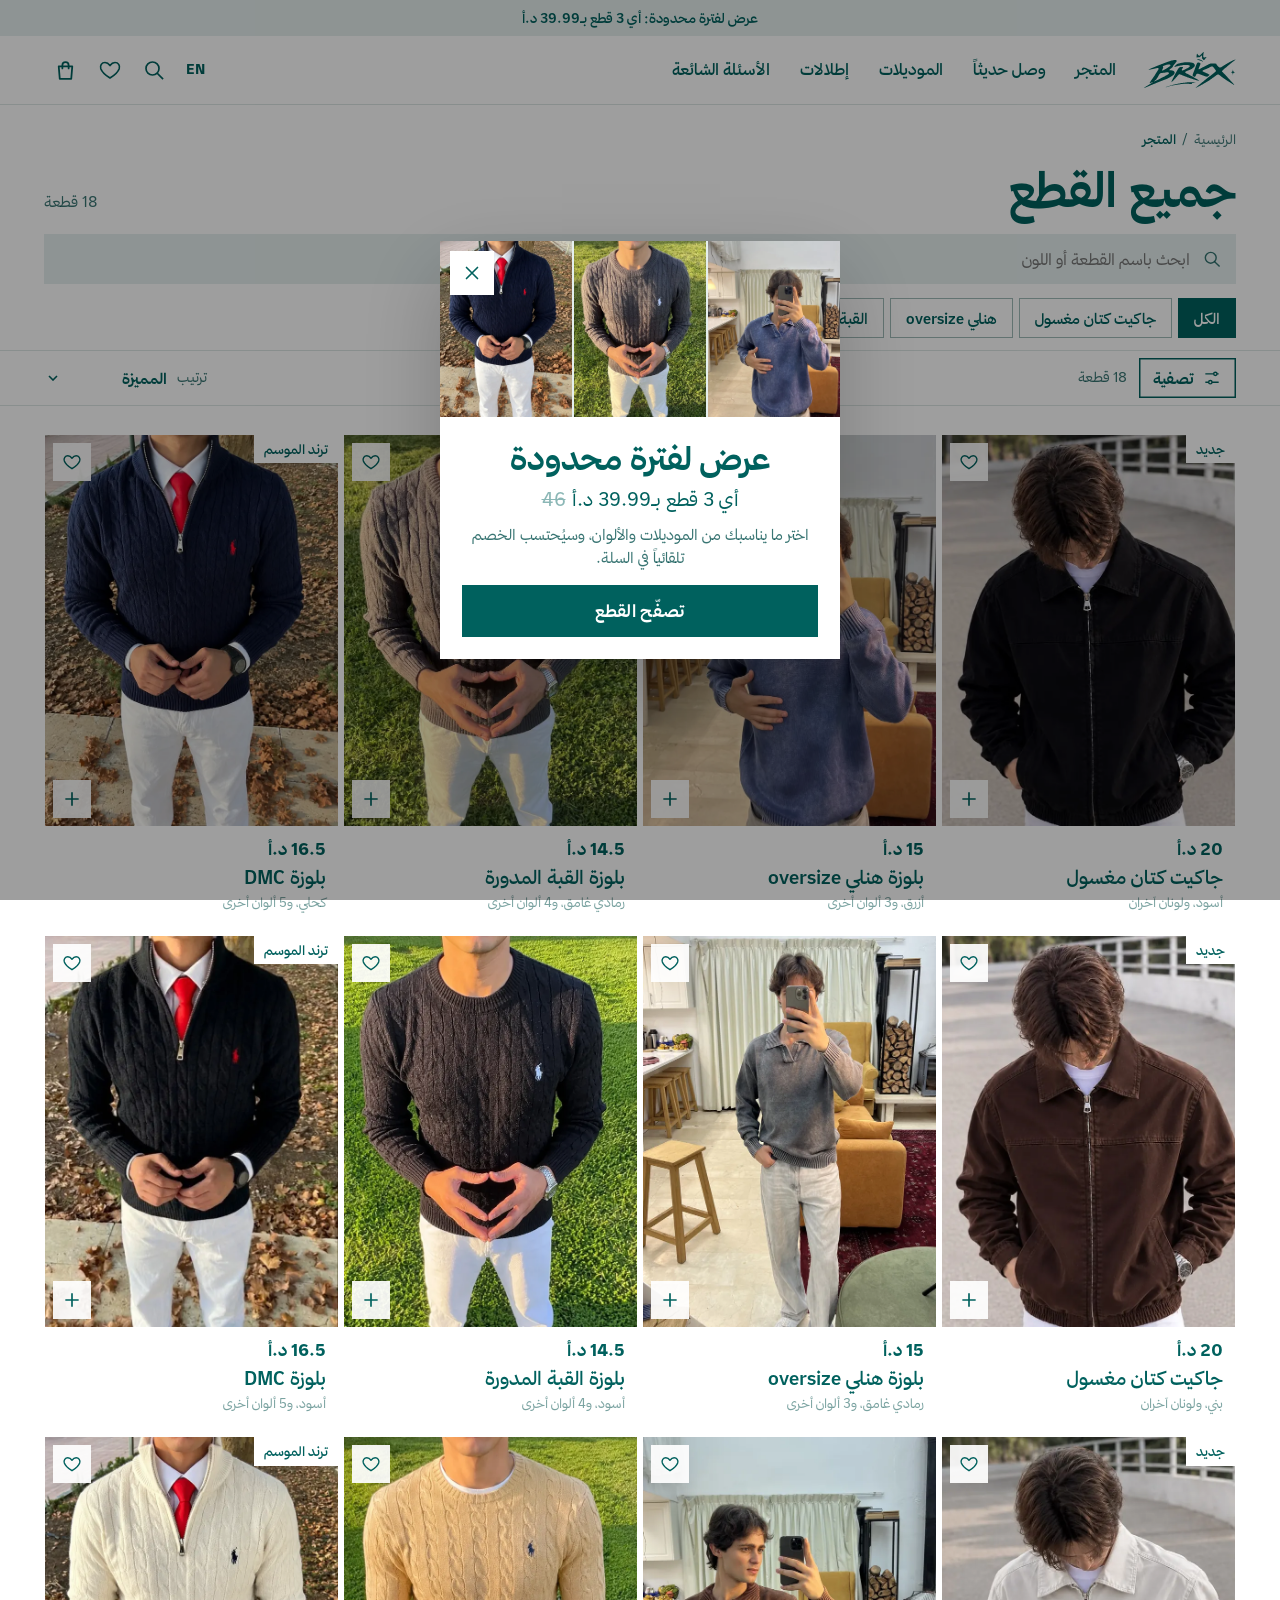
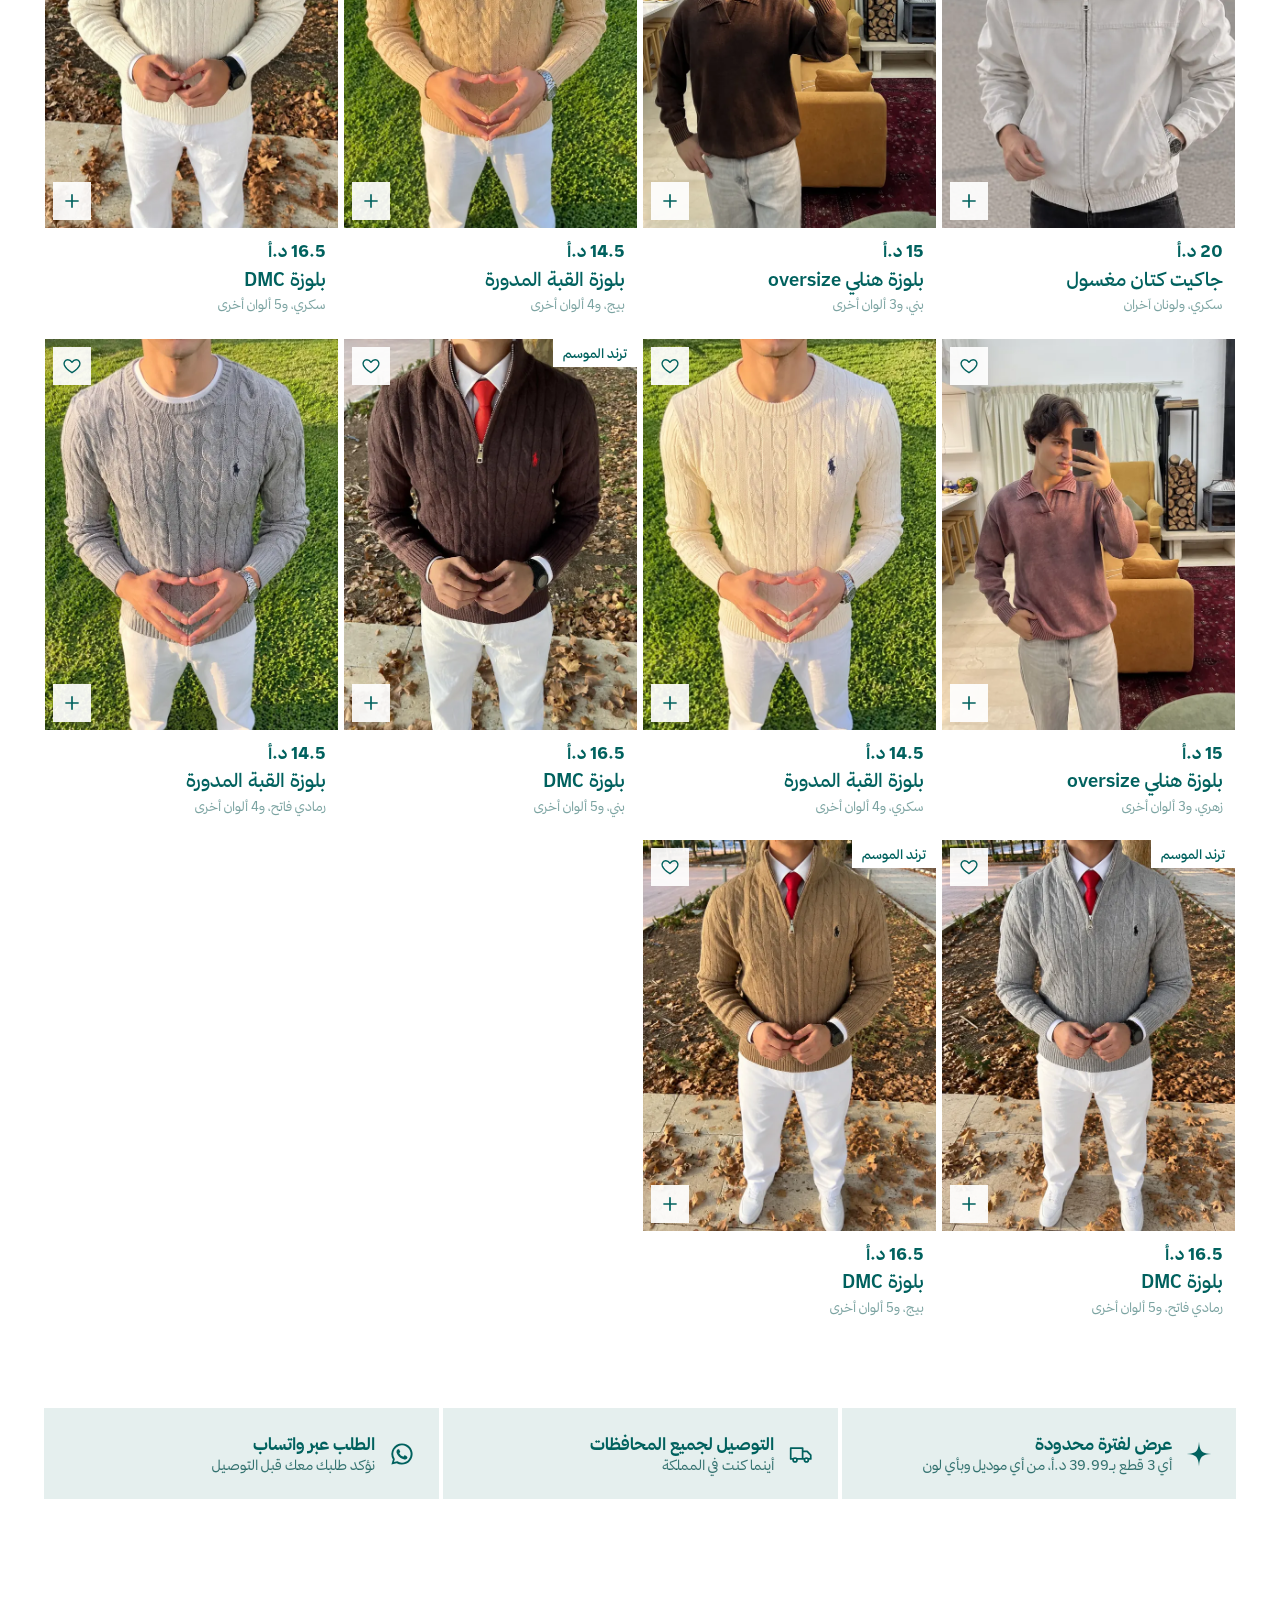
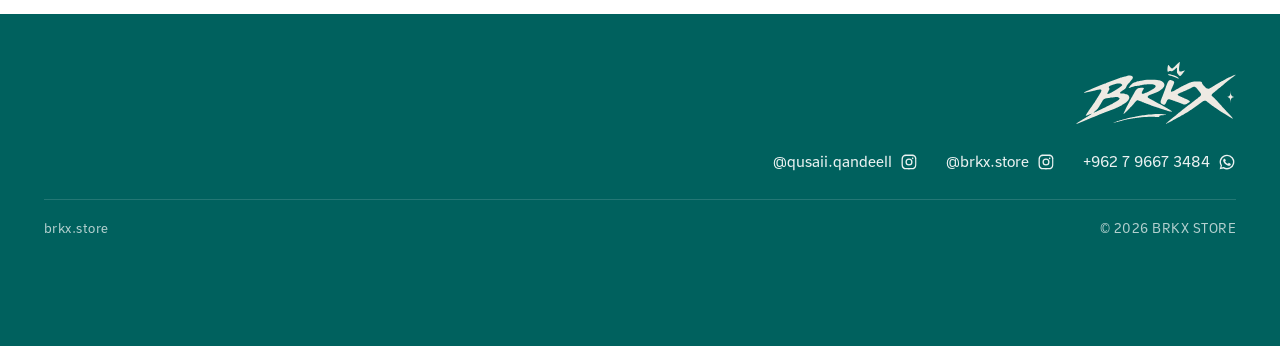
==== commit e7756312: "Add washed boxy jacket" ====
--- a/shop.html
+++ b/shop.html
@@ -4,7 +4,7 @@
 <meta charset="utf-8">
 <meta name="viewport" content="width=device-width, initial-scale=1, viewport-fit=cover">
 <title>المتجر - BRKX STORE</title>
-<meta name="description" content="BRKX STORE - متجر ملابس في الأردن. بلوزة هنلي oversize، بلوزة القبة المدورة، وبلوزة DMC. مقاسات من M إلى XXL. توصيل لجميع محافظات المملكة، والطلب عبر واتساب.">
+<meta name="description" content="BRKX STORE - متجر ملابس في الأردن. جاكيت كتان مغسول، بلوزة هنلي oversize، بلوزة القبة المدورة، وبلوزة DMC. مقاسات من M إلى XXL. توصيل لجميع محافظات المملكة، والطلب عبر واتساب.">
 <meta name="theme-color" content="#FFFFFF">
 <meta property="og:type" content="website">
 <meta property="og:title" content="BRKX STORE">
@@ -17,7 +17,7 @@
 <link rel="apple-touch-icon" href="assets/img/apple-touch-icon.png">
 <link rel="preload" href="assets/fonts/thmanyah-sans-regular.woff2" as="font" type="font/woff2" crossorigin>
 <link rel="preload" href="assets/fonts/thmanyah-sans-bold.woff2" as="font" type="font/woff2" crossorigin>
-<link rel="stylesheet" href="assets/css/style.css?v=20261117-2">
+<link rel="stylesheet" href="assets/css/style.css?v=20261117-3">
 <script>
   (function () {
     try {
@@ -66,7 +66,7 @@
     <div class="wrap">
       <nav class="crumbs crumbs--page" aria-label="breadcrumb"><a href="index.html"><span data-l="ar">الرئيسية</span><span data-l="en">Home</span></a><span>/</span><b><span data-l="ar">المتجر</span><span data-l="en">Shop</span></b></nav>
       <div class="head">
-        <h1 class="head__title"><span data-l="ar">جميع القطـع</span><span data-l="en">ALL KNITWEAR</span></h1>
+        <h1 class="head__title"><span data-l="ar">جميع القطـع</span><span data-l="en">ALL PIECES</span></h1>
         <span class="head__count js-shop-count"></span>
       </div>
       <label class="searchbox">
@@ -186,7 +186,7 @@
   <symbol id="check" viewBox="0 0 24 24"><path d="M5 12.5l4.2 4.2L19 7" fill="none" stroke="currentColor" stroke-width="2.2" stroke-linecap="round" stroke-linejoin="round"/></symbol>
 </svg>
 
-<script src="assets/js/products.js?v=20261117-2" defer></script>
-<script src="assets/js/store.js?v=20261117-2" defer></script>
+<script src="assets/js/products.js?v=20261117-3" defer></script>
+<script src="assets/js/store.js?v=20261117-3" defer></script>
 </body>
 </html>
--- a/assets/css/style.css
+++ b/assets/css/style.css
@@ -677,3 +677,7 @@
 @media (max-width: 520px) { .featured .head__link { display: none; } }
 .shop--page { padding-top: 24px; }
 .crumbs--page { margin-bottom: 14px; }
+
+/* four styles: 2 columns on phones, 4 on desktop */
+.tiles { grid-template-columns: repeat(2, minmax(0, 1fr)); }
+@media (min-width: 900px) { .tiles { grid-template-columns: repeat(4, minmax(0, 1fr)); } }
